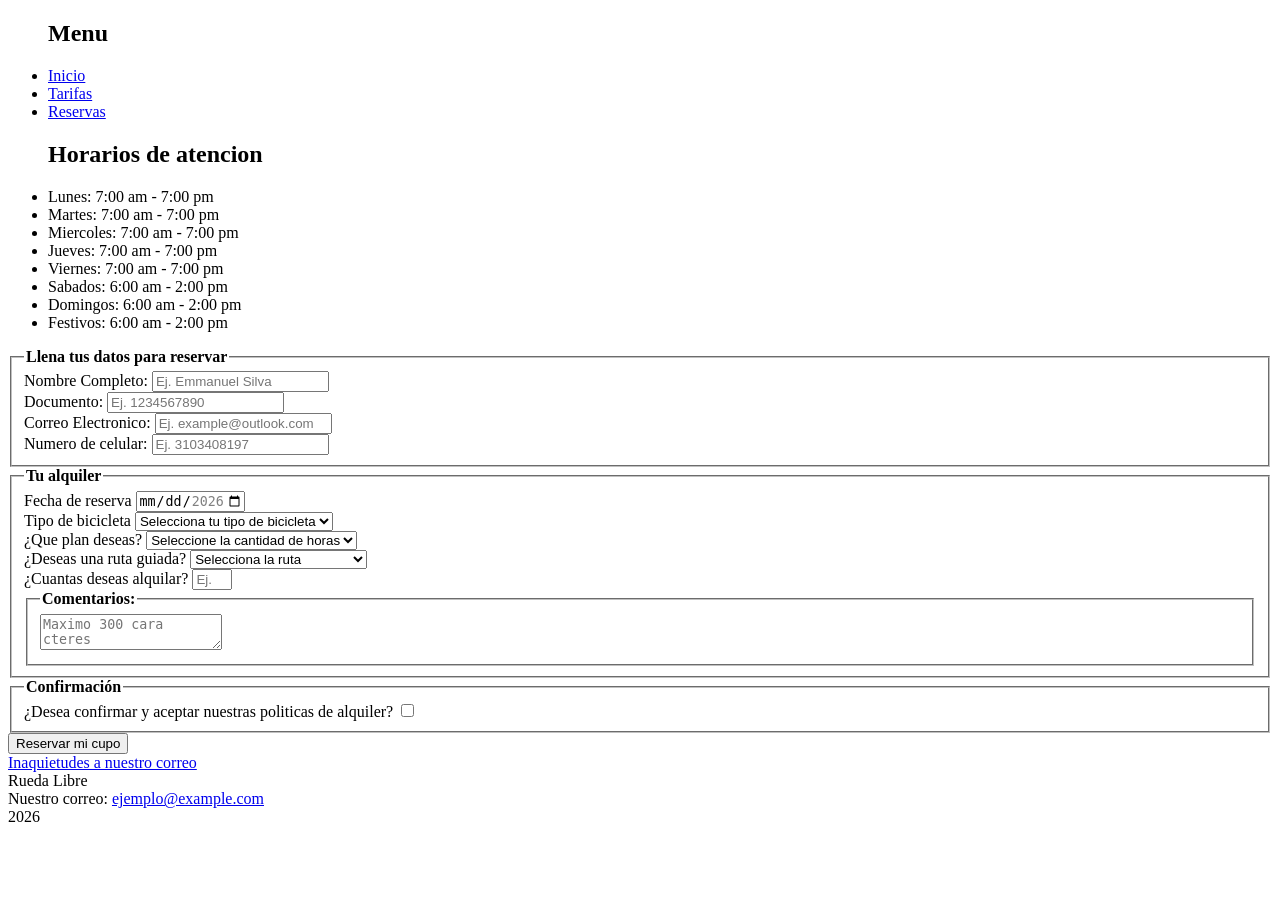
==== paginas/reservas.html @ c5afc14a "inireto 7" ====
<!DOCTYPE html>
<html lang="en">
<head>
    <meta charset="UTF-8">
    <meta name="viewport" content="width=device-width, initial-scale=1.0">
    <title>Reserva tu bicicleta</title>
</head>
<body>
    <ul>
        <h2>Menu</h2>
        <li><a href="../index.html">Inicio</a></li>
        <li><a href="tarifas.html">Tarifas</a></li>
        <li><a href="reservas.html">Reservas</a></li></ul>
<aside>
<section id="contenido-complementario">
    <ul>
        <h2>Horarios de atencion</h2>
        <li>Lunes: 7:00 am - 7:00 pm</li>
        <li>Martes: 7:00 am - 7:00 pm</li>
        <li>Miercoles: 7:00 am - 7:00 pm</li>
        <li>Jueves: 7:00 am - 7:00 pm</li>
        <li>Viernes: 7:00 am - 7:00 pm</li>
        <li>Sabados: 6:00 am - 2:00 pm</li>
        <li>Domingos: 6:00 am - 2:00 pm</li>
        <li>Festivos: 6:00 am - 2:00 pm</li>
    </ul>
</section>
</aside>
<section id="formulario-reserva">
    <form action="" method="post">
        <fieldset>
            <legend><strong>Llena tus datos para reservar</strong></legend>
            <div>
                <label for="nombre">Nombre Completo: </label>
                <input type="text" id="nombre" name="nombre" minlength="3" placeholder="Ej. Emmanuel Silva" required>
            </div>
            <div>
                <label for="documento">Documento: </label>
                <input type="text" id="documento" name="documento" pattern = "[0-9]+" minlength="6" maxlength="10" placeholder="Ej. 1234567890" required>
            </div>
            <div>
                <label for="email">Correo Electronico: </label>
                <input type="email" id="email" name="email" placeholder="Ej. example@outlook.com" required> 
            </div>
            <div>
                <label for="telefono">Numero de celular: </label>
                <input type="tel" id="telefono" name="telefono" pattern = "3[0-9]{9}" placeholder="Ej. 3103408197" required> 
            </div>
        </fieldset>
        <fieldset>
            <legend><strong>Tu alquiler</strong></legend>
            <div>
                <label for="fecha">Fecha de reserva</label>
                <input type="date" id="fecha" name="fecha" min="2026-11-01" max="2026-12-31">
                <div>
                    <label for="tipo-bicicleta">Tipo de bicicleta</label>
                    <select name="tipo-bicicleta" id="tipo-bicicleta" required>
                        <option value="" selected disabled>Selecciona tu tipo de bicicleta</option>
                        <option value="urbana">Urbana</option>
                        <option value="montaña">Montaña</option>
                        <option value="electrica">Electrica</option>
                    </select>
                </div>
            </div>
            <div>
                <label for="hora">¿Que plan deseas?</label>
                <select name="hora" id="hora" required>
                    <option value="" selected disabled>Seleccione la cantidad de horas</option>
                    <option value="una">1 hora</option>
                    <option value="medio-dia">Medio dia (4H)</option>
                    <option value="dia">Dia completo</option>
                </select>
            </div>
            <div>
                <label for="ruta">¿Deseas una ruta guiada?</label>
                <select name="ruta" id="ruta">
                    <option value="" selected disabled>Selecciona la ruta</option>
                    <option value="rios">Rios y parques (12 km)</option>
                    <option value="sabores">Sabores de barrio (18 km)</option>
                    <option value="palmas">Reto palmas (25 km)</option>
                    <option value="ninguna">Nninguna</option>
                </select>
            </div>
            <div>
                <label for="cantidad">¿Cuantas deseas alquilar?</label>
                <input type="number" id="cantidad" name="cantidad" min="1" max="6" placeholder="Ej. 3" required>
            </div>
            <fieldset>
                <legend><strong>Comentarios: </strong></legend>
                <label for="cometarios"></label>
                <textarea name="comentarios" id="comenatrios" maxlength="300" placeholder="Maximo 300 cara  cteres"></textarea>
            </fieldset>
        </fieldset>
        <fieldset>
            <legend><strong>Confirmación</strong></legend>
            <label for="confirmacion">¿Desea confirmar y aceptar nuestras politicas de alquiler?</label>
            <input type="checkbox" id="confirmacion" name="confirmacion" required>
        </fieldset>
            <button type="submit">Reservar mi cupo</button>
    </form>

</section>
    <a href="mailto:correo@example.com">Inaquietudes a nuestro correo</a>
    <footer>Rueda Libre</footer>
    <footer>Nuestro correo: <a href="mailto:ejemplo@example.com">ejemplo@example.com</a></footer>
    <footer>2026</footer>

</body>
</html>
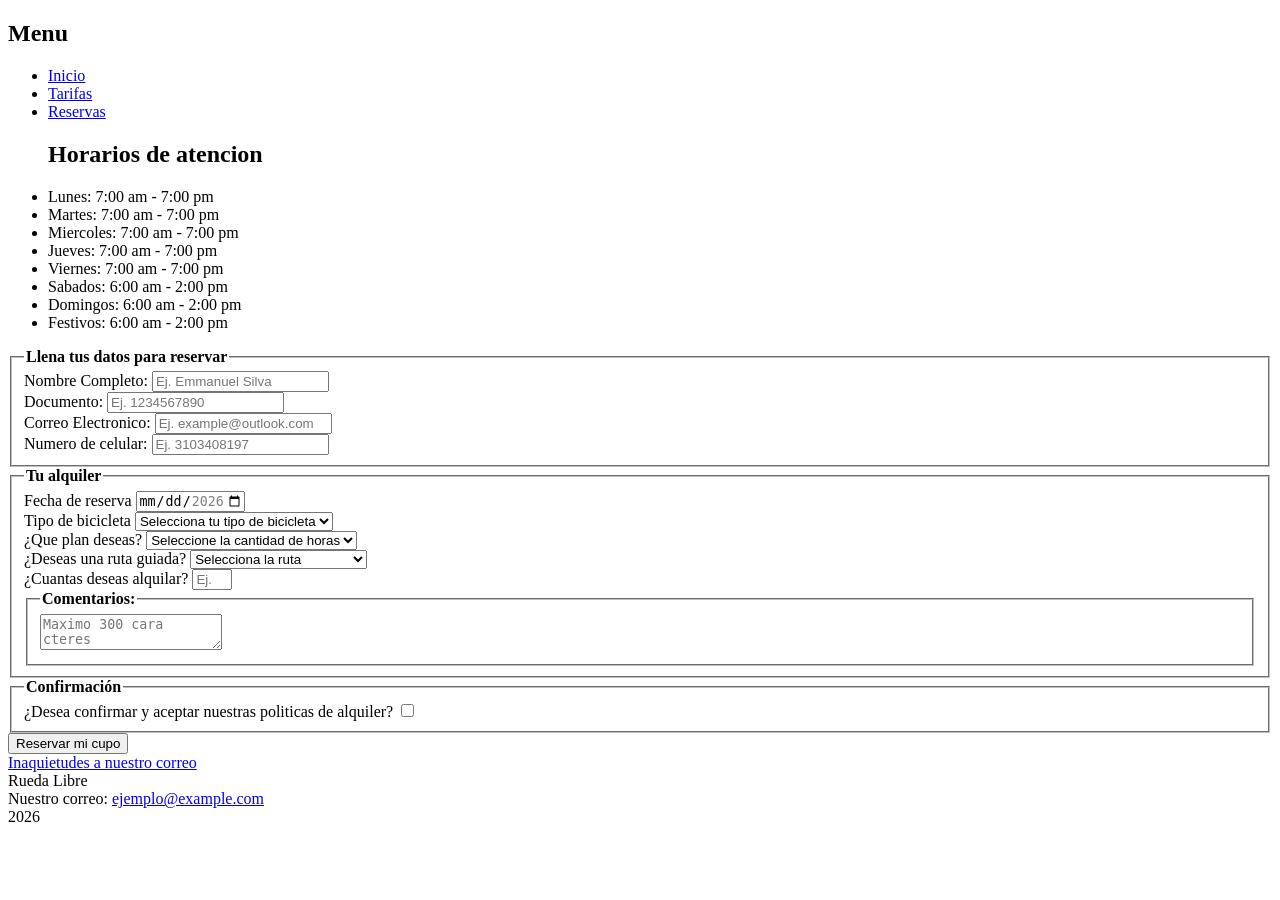
==== commit 85b160bb: "minireto 8" ====
--- a/paginas/reservas.html
+++ b/paginas/reservas.html
@@ -1,13 +1,13 @@
 <!DOCTYPE html>
-<html lang="en">
+<html lang="es">
 <head>
     <meta charset="UTF-8">
     <meta name="viewport" content="width=device-width, initial-scale=1.0">
     <title>Reserva tu bicicleta</title>
 </head>
 <body>
+    <h2>Menu</h2>
     <ul>
-        <h2>Menu</h2>
         <li><a href="../index.html">Inicio</a></li>
         <li><a href="tarifas.html">Tarifas</a></li>
         <li><a href="reservas.html">Reservas</a></li></ul>
@@ -87,7 +87,7 @@
             </div>
             <fieldset>
                 <legend><strong>Comentarios: </strong></legend>
-                <label for="cometarios"></label>
+                <label for="comentarios"></label>
                 <textarea name="comentarios" id="comenatrios" maxlength="300" placeholder="Maximo 300 cara  cteres"></textarea>
             </fieldset>
         </fieldset>
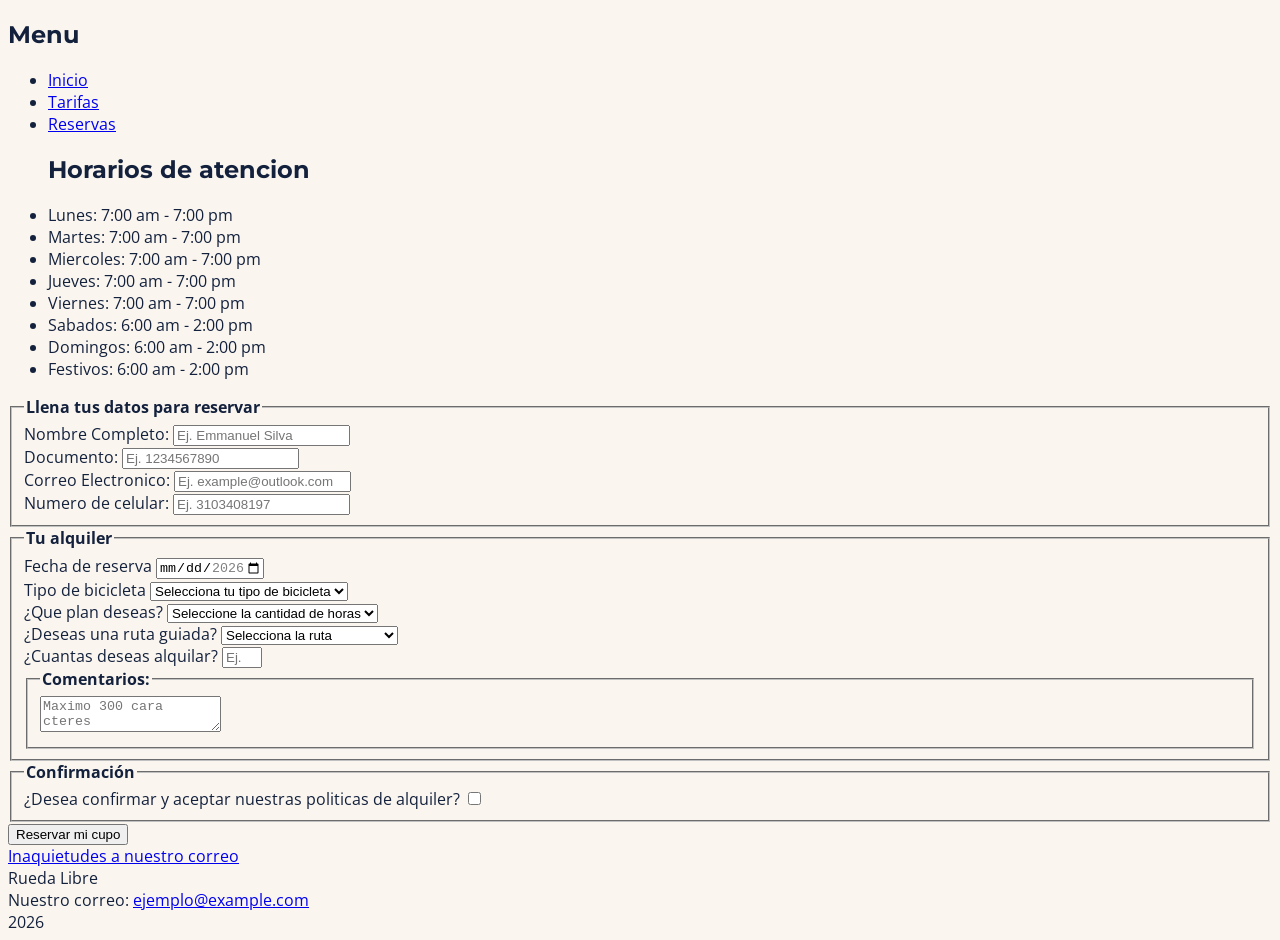
==== commit 3a87c82e: "minireto 9" ====
--- a/paginas/reservas.html
+++ b/paginas/reservas.html
@@ -4,6 +4,10 @@
     <meta charset="UTF-8">
     <meta name="viewport" content="width=device-width, initial-scale=1.0">
     <title>Reserva tu bicicleta</title>
+    <link rel="preconnect" href="https://fonts.googleapis.com">
+    <link rel="preconnect" href="https://fonts.gstatic.com" crossorigin>
+    <link href="https://fonts.googleapis.com/css2?family=Montserrat:wght@700&family=Open+Sans:wght@400;600&display=swap" rel="stylesheet">
+    <link rel="stylesheet" href="../css/style.css">
 </head>
 <body>
     <h2>Menu</h2>
--- a/css/style.css
+++ b/css/style.css
@@ -0,0 +1,25 @@
+:root {
+    --color-verde: #1e7a4f;
+    --color-naranja: #f39a2b;
+    --color-azul: #14213d;
+    --color-crema: #faf6ef;
+    --color-gris: #5b6470;
+
+    --fuente-titulos: 'Montserrat', system-ui, -apple-system, sans-serif;
+    --fuente-cuerpo: 'Open Sans', arial, helvetica, sans-serif;
+
+    --espaciado-pq: 0.5rem;
+    --espaciado-md: 1rem;
+    --espaciado-gr: 2rem;
+}
+
+body {
+    background-color: var(--color-crema);
+    font-family: var(--fuente-cuerpo);
+    color: var(--color-azul);
+}
+
+h1, h2, h3 {
+    font-family: var(--fuente-titulos);
+    color: var(--color-azul);
+}
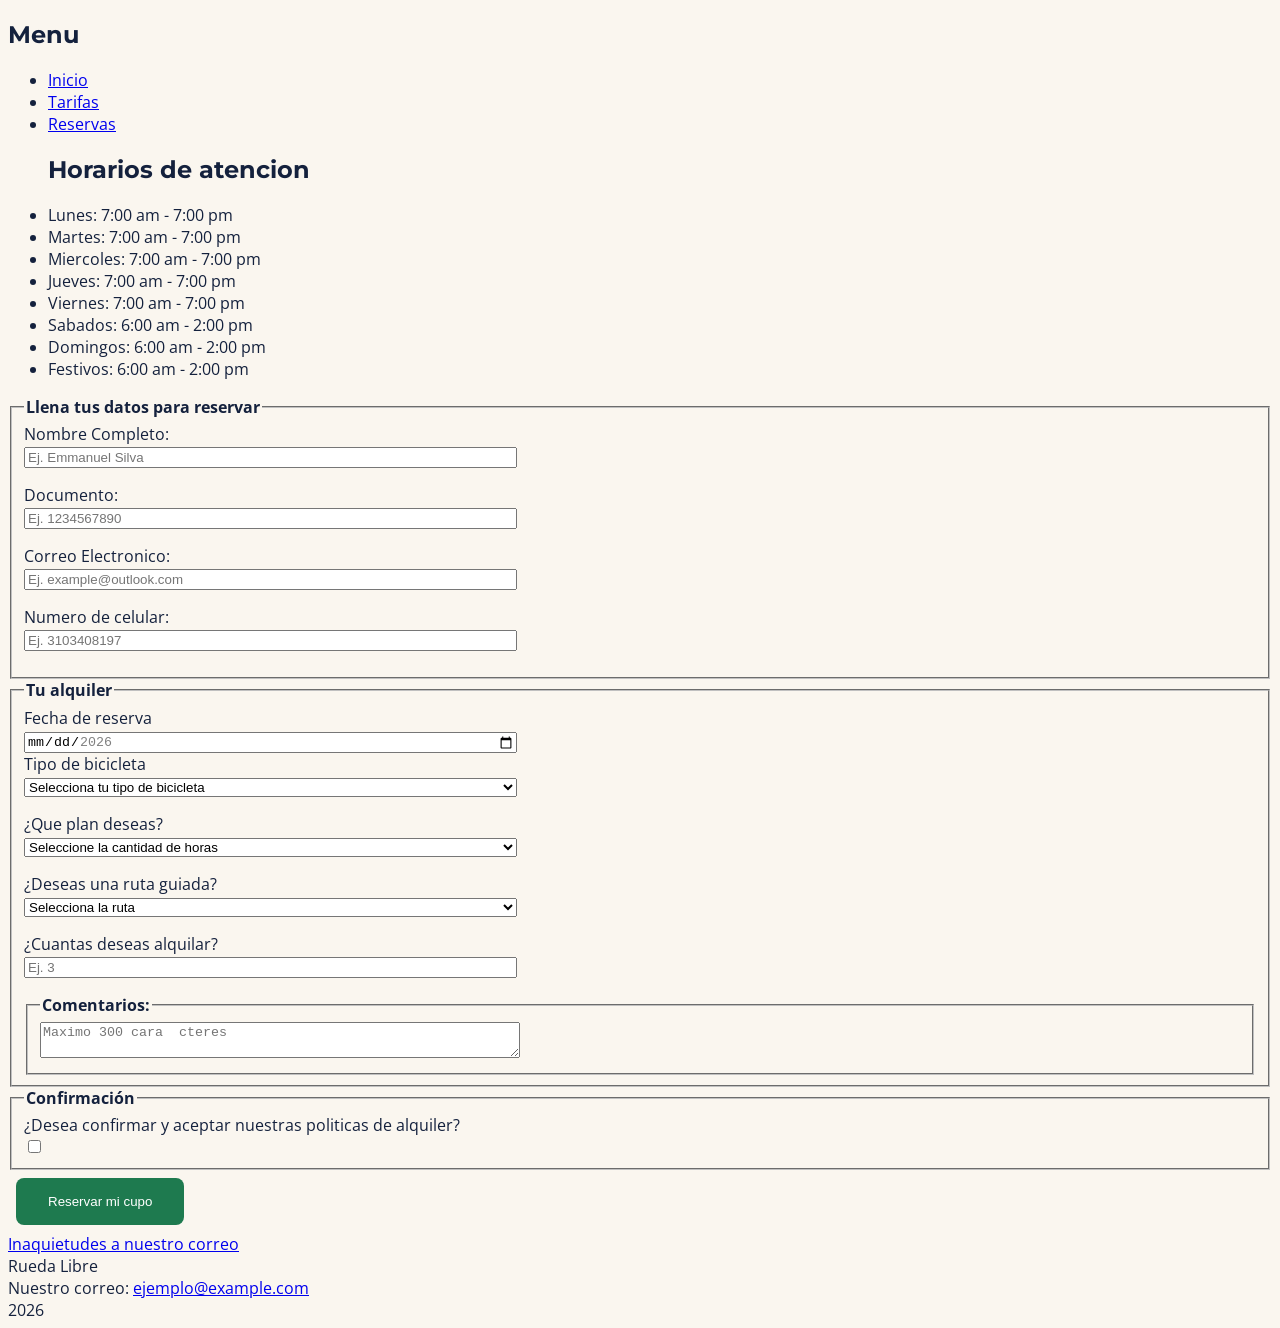
==== commit a0466268: "progreso" ====
--- a/paginas/reservas.html
+++ b/paginas/reservas.html
@@ -10,11 +10,14 @@
     <link rel="stylesheet" href="../css/style.css">
 </head>
 <body>
-    <h2>Menu</h2>
-    <ul>
-        <li><a href="../index.html">Inicio</a></li>
-        <li><a href="tarifas.html">Tarifas</a></li>
-        <li><a href="reservas.html">Reservas</a></li></ul>
+    <nav>
+        <h2>Menu</h2>
+        <ul>
+            <li><a href="../index.html">Inicio</a></li>
+            <li><a href="tarifas.html">Tarifas</a></li>
+            <li><a href="reservas.html" class="activo" aria-current="page">Reservas</a></li>
+        </ul>
+    </nav>
 <aside>
 <section id="contenido-complementario">
     <ul>
@@ -100,7 +103,7 @@
             <label for="confirmacion">¿Desea confirmar y aceptar nuestras politicas de alquiler?</label>
             <input type="checkbox" id="confirmacion" name="confirmacion" required>
         </fieldset>
-            <button type="submit">Reservar mi cupo</button>
+            <button type="submit" class="boton-accion">Reservar mi cupo</button>
     </form>
 
 </section>
--- a/css/style.css
+++ b/css/style.css
@@ -1,3 +1,8 @@
+* {
+    box-sizing: border-box;
+}
+
+
 :root {
     --color-verde: #1e7a4f;
     --color-naranja: #f39a2b;
@@ -22,4 +27,92 @@
 h1, h2, h3 {
     font-family: var(--fuente-titulos);
     color: var(--color-azul);
+}
+
+#menu a {
+    color: var(--color-gris);
+}
+
+#menu .activo {
+    color: var(--color-verde);
+}
+
+#menu a:hover, #menu a:focus {
+    color: var(--color-naranja);
+}
+.boton-accion {
+    background-color: var(--color-verde);
+    color: #FFFF;
+    padding: var(--espaciado-md);
+    text-decoration: none;
+    border: none;
+    border-radius: var(--espaciado-pq);
+    margin: var(--espaciado-pq);
+}
+ 
+.boton-accion:hover, .boton-accion:focus {
+    background-color: var(--color-naranja);
+    color: var(--color-azul);
+}
+
+main {
+    max-width: 60rem;
+    margin: 0 auto;
+}
+
+header {
+    min-height: 30vh;
+}
+
+article {
+    padding: var(--espaciado-md);
+    border: 1px solid var(--color-gris);
+    border-radius: var(--espaciado-pq);
+    margin-bottom: var(--espaciado-md);
+
+}
+
+.tarjeta {
+    width: 100%;
+    height: auto;
+    
+}
+
+th, td {
+    padding: var(--espaciado-pq);
+}
+
+table {
+    border-collapse: collapse;
+}
+
+th, td {
+    border: 1px solid var(--color-gris);
+}
+
+thead th {
+    background-color: var(--color-azul);
+    color: var(--color-crema);
+}
+
+#formulario-reserva label {
+    display: block;
+}
+
+#formulario-reserva input:not([type="checkbox"]),
+#formulario-reserva select,
+#formulario-reserva textarea {
+    width: 40%;
+}
+
+#formulario-reserva fieldset > div {
+    margin-bottom: var(--espaciado-md);
+}
+
+#formulario-reserva button {
+    padding: var(--espaciado-md) var(--espaciado-gr);
+}
+
+#menu li {
+    display: inline-block;
 }
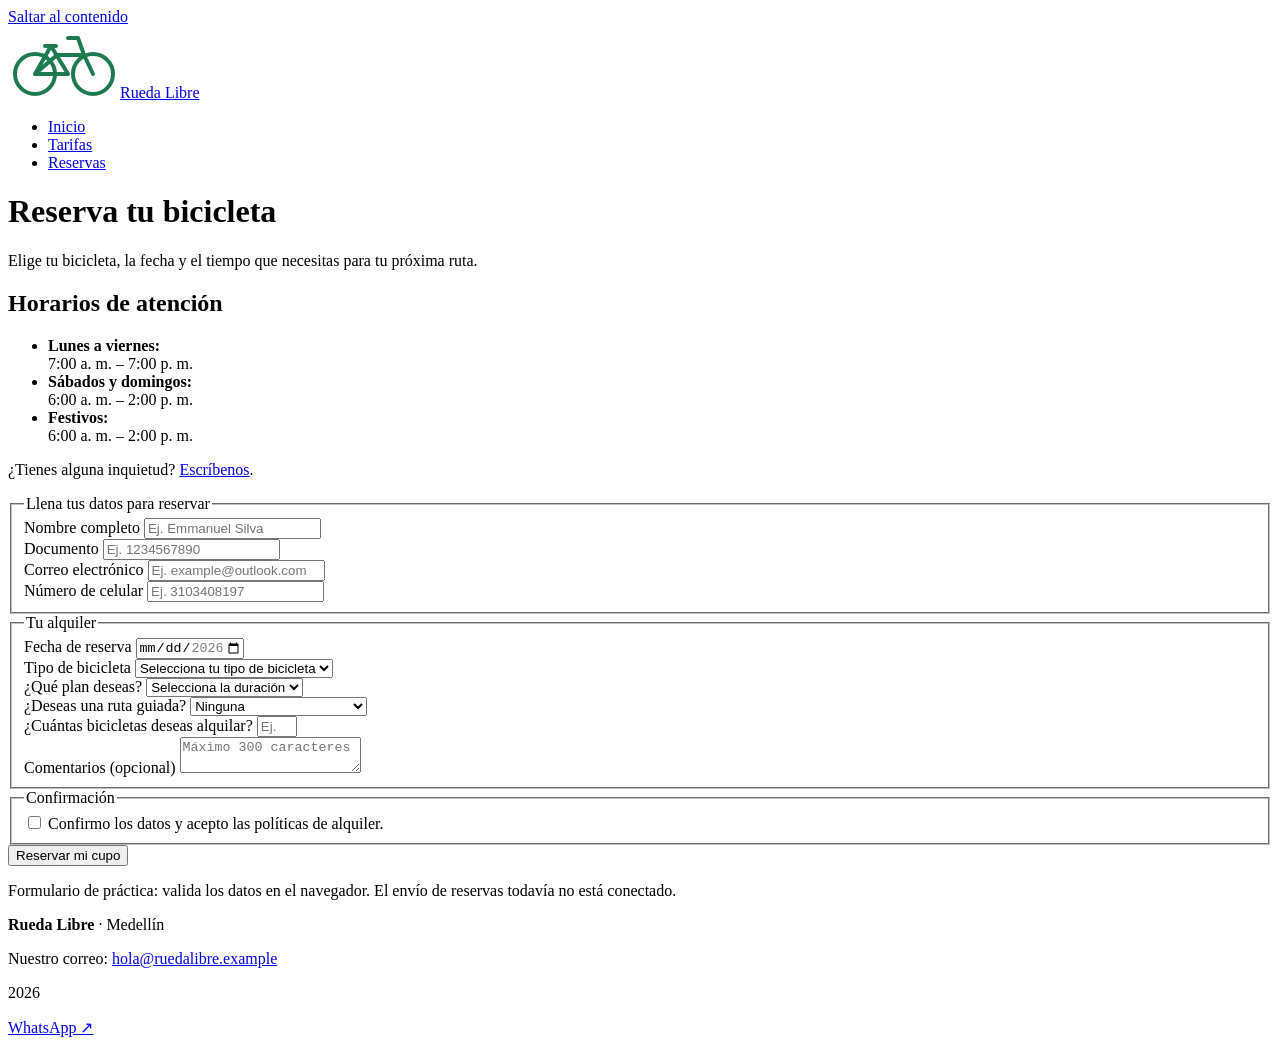
==== commit 6ad395a7: "progreso" ====
--- a/paginas/reservas.html
+++ b/paginas/reservas.html
@@ -3,114 +3,126 @@
 <head>
     <meta charset="UTF-8">
     <meta name="viewport" content="width=device-width, initial-scale=1.0">
-    <title>Reserva tu bicicleta</title>
+    <title>Reserva tu bicicleta | Rueda Libre</title>
     <link rel="preconnect" href="https://fonts.googleapis.com">
     <link rel="preconnect" href="https://fonts.gstatic.com" crossorigin>
-    <link href="https://fonts.googleapis.com/css2?family=Montserrat:wght@700&family=Open+Sans:wght@400;600&display=swap" rel="stylesheet">
-    <link rel="stylesheet" href="../css/style.css">
+    <link href="https://fonts.googleapis.com/css2?family=Montserrat:wght@700&amp;family=Open+Sans:wght@400;600&amp;display=swap" rel="stylesheet">
+    <link rel="stylesheet" href="../css/styles.css">
+    <link rel="icon" href="../img/logo.svg" type="image/svg+xml">
 </head>
 <body>
-    <nav>
-        <h2>Menu</h2>
-        <ul>
-            <li><a href="../index.html">Inicio</a></li>
-            <li><a href="tarifas.html">Tarifas</a></li>
-            <li><a href="reservas.html" class="activo" aria-current="page">Reservas</a></li>
-        </ul>
-    </nav>
-<aside>
-<section id="contenido-complementario">
-    <ul>
-        <h2>Horarios de atencion</h2>
-        <li>Lunes: 7:00 am - 7:00 pm</li>
-        <li>Martes: 7:00 am - 7:00 pm</li>
-        <li>Miercoles: 7:00 am - 7:00 pm</li>
-        <li>Jueves: 7:00 am - 7:00 pm</li>
-        <li>Viernes: 7:00 am - 7:00 pm</li>
-        <li>Sabados: 6:00 am - 2:00 pm</li>
-        <li>Domingos: 6:00 am - 2:00 pm</li>
-        <li>Festivos: 6:00 am - 2:00 pm</li>
-    </ul>
-</section>
-</aside>
-<section id="formulario-reserva">
-    <form action="" method="post">
-        <fieldset>
-            <legend><strong>Llena tus datos para reservar</strong></legend>
-            <div>
-                <label for="nombre">Nombre Completo: </label>
-                <input type="text" id="nombre" name="nombre" minlength="3" placeholder="Ej. Emmanuel Silva" required>
+    <a class="saltar-contenido" href="#contenido">Saltar al contenido</a>
+    <header class="encabezado">
+        <div class="barra">
+            <div class="marca">
+                <a href="../index.html"><img class="logo" src="../img/logo.svg" alt="">Rueda Libre</a>
             </div>
-            <div>
-                <label for="documento">Documento: </label>
-                <input type="text" id="documento" name="documento" pattern = "[0-9]+" minlength="6" maxlength="10" placeholder="Ej. 1234567890" required>
-            </div>
-            <div>
-                <label for="email">Correo Electronico: </label>
-                <input type="email" id="email" name="email" placeholder="Ej. example@outlook.com" required> 
-            </div>
-            <div>
-                <label for="telefono">Numero de celular: </label>
-                <input type="tel" id="telefono" name="telefono" pattern = "3[0-9]{9}" placeholder="Ej. 3103408197" required> 
-            </div>
-        </fieldset>
-        <fieldset>
-            <legend><strong>Tu alquiler</strong></legend>
-            <div>
-                <label for="fecha">Fecha de reserva</label>
-                <input type="date" id="fecha" name="fecha" min="2026-11-01" max="2026-12-31">
-                <div>
-                    <label for="tipo-bicicleta">Tipo de bicicleta</label>
-                    <select name="tipo-bicicleta" id="tipo-bicicleta" required>
-                        <option value="" selected disabled>Selecciona tu tipo de bicicleta</option>
-                        <option value="urbana">Urbana</option>
-                        <option value="montaña">Montaña</option>
-                        <option value="electrica">Electrica</option>
-                    </select>
-                </div>
-            </div>
-            <div>
-                <label for="hora">¿Que plan deseas?</label>
-                <select name="hora" id="hora" required>
-                    <option value="" selected disabled>Seleccione la cantidad de horas</option>
-                    <option value="una">1 hora</option>
-                    <option value="medio-dia">Medio dia (4H)</option>
-                    <option value="dia">Dia completo</option>
-                </select>
-            </div>
-            <div>
-                <label for="ruta">¿Deseas una ruta guiada?</label>
-                <select name="ruta" id="ruta">
-                    <option value="" selected disabled>Selecciona la ruta</option>
-                    <option value="rios">Rios y parques (12 km)</option>
-                    <option value="sabores">Sabores de barrio (18 km)</option>
-                    <option value="palmas">Reto palmas (25 km)</option>
-                    <option value="ninguna">Nninguna</option>
-                </select>
-            </div>
-            <div>
-                <label for="cantidad">¿Cuantas deseas alquilar?</label>
-                <input type="number" id="cantidad" name="cantidad" min="1" max="6" placeholder="Ej. 3" required>
-            </div>
-            <fieldset>
-                <legend><strong>Comentarios: </strong></legend>
-                <label for="comentarios"></label>
-                <textarea name="comentarios" id="comenatrios" maxlength="300" placeholder="Maximo 300 cara  cteres"></textarea>
-            </fieldset>
-        </fieldset>
-        <fieldset>
-            <legend><strong>Confirmación</strong></legend>
-            <label for="confirmacion">¿Desea confirmar y aceptar nuestras politicas de alquiler?</label>
-            <input type="checkbox" id="confirmacion" name="confirmacion" required>
-        </fieldset>
-            <button type="submit" class="boton-accion">Reservar mi cupo</button>
-    </form>
+            <nav aria-label="Navegación principal">
+                <ul id="menu">
+                    <li><a href="../index.html">Inicio</a></li>
+                    <li><a href="tarifas.html">Tarifas</a></li>
+                    <li><a href="reservas.html" class="activo" aria-current="page">Reservas</a></li>
+                </ul>
+            </nav>
+        </div>
+    </header>
 
-</section>
-    <a href="mailto:correo@example.com">Inaquietudes a nuestro correo</a>
-    <footer>Rueda Libre</footer>
-    <footer>Nuestro correo: <a href="mailto:ejemplo@example.com">ejemplo@example.com</a></footer>
-    <footer>2026</footer>
+    <main id="contenido">
+        <h1>Reserva tu bicicleta</h1>
+        <p>Elige tu bicicleta, la fecha y el tiempo que necesitas para tu próxima ruta.</p>
+        <aside class="horarios" id="contenido-complementario">
+            <h2>Horarios de atención</h2>
+            <ul>
+                <li><strong>Lunes a viernes:</strong><br>7:00 a. m. – 7:00 p. m.</li>
+                <li><strong>Sábados y domingos:</strong><br>6:00 a. m. – 2:00 p. m.</li>
+                <li><strong>Festivos:</strong><br>6:00 a. m. – 2:00 p. m.</li>
+            </ul>
+            <p class="nota-formulario">¿Tienes alguna inquietud? <a href="mailto:hola@ruedalibre.example">Escríbenos</a>.</p>
+        </aside>
+        <section class="formulario-reserva" id="formulario-reserva" aria-label="Formulario de reserva">
+            <!-- Conecta action a un servicio de reservas antes de usarlo con clientes. -->
+            <form method="post" aria-describedby="aviso-formulario">
+                <fieldset>
+                    <legend>Llena tus datos para reservar</legend>
+                    <div class="campo">
+                        <label for="nombre">Nombre completo</label>
+                        <input type="text" id="nombre" name="nombre" minlength="3" placeholder="Ej. Emmanuel Silva" autocomplete="name" required>
+                    </div>
+                    <div class="campo">
+                        <label for="documento">Documento</label>
+                        <input type="text" id="documento" name="documento" pattern="[0-9]{6,10}" minlength="6" maxlength="10" inputmode="numeric" placeholder="Ej. 1234567890" required>
+                    </div>
+                    <div class="campo">
+                        <label for="email">Correo electrónico</label>
+                        <input type="email" id="email" name="email" placeholder="Ej. example@outlook.com" autocomplete="email" required>
+                    </div>
+                    <div class="campo">
+                        <label for="telefono">Número de celular</label>
+                        <input type="tel" id="telefono" name="telefono" pattern="3[0-9]{9}" placeholder="Ej. 3103408197" autocomplete="tel" required>
+                    </div>
+                </fieldset>
 
+                <fieldset>
+                    <legend>Tu alquiler</legend>
+                    <div class="campo">
+                        <label for="fecha">Fecha de reserva</label>
+                        <input type="date" id="fecha" name="fecha" min="2026-11-01" max="2026-12-31" required>
+                    </div>
+                    <div class="campo">
+                        <label for="tipo-bicicleta">Tipo de bicicleta</label>
+                        <select name="tipo-bicicleta" id="tipo-bicicleta" required>
+                            <option value="" selected disabled>Selecciona tu tipo de bicicleta</option>
+                            <option value="urbana">Urbana</option>
+                            <option value="montana">Montaña</option>
+                            <option value="electrica">Eléctrica</option>
+                        </select>
+                    </div>
+                    <div class="campo">
+                        <label for="hora">¿Qué plan deseas?</label>
+                        <select name="hora" id="hora" required>
+                            <option value="" selected disabled>Selecciona la duración</option>
+                            <option value="una">1 hora</option>
+                            <option value="medio-dia">Medio día (4 h)</option>
+                            <option value="dia">Día completo</option>
+                        </select>
+                    </div>
+                    <div class="campo">
+                        <label for="ruta">¿Deseas una ruta guiada?</label>
+                        <select name="ruta" id="ruta">
+                            <option value="ninguna" selected>Ninguna</option>
+                            <option value="rios">Ríos y parques (12 km)</option>
+                            <option value="sabores">Sabores de barrio (18 km)</option>
+                            <option value="palmas">Reto Palmas (25 km)</option>
+                        </select>
+                    </div>
+                    <div class="campo">
+                        <label for="cantidad">¿Cuántas bicicletas deseas alquilar?</label>
+                        <input type="number" id="cantidad" name="cantidad" min="1" max="6" step="1" placeholder="Ej. 3" required>
+                    </div>
+                    <div class="campo">
+                        <label for="comentarios">Comentarios (opcional)</label>
+                        <textarea name="comentarios" id="comentarios" maxlength="300" placeholder="Máximo 300 caracteres"></textarea>
+                    </div>
+                </fieldset>
+
+                <fieldset class="confirmacion">
+                    <legend>Confirmación</legend>
+                    <input type="checkbox" id="confirmacion" name="confirmacion" required>
+                    <label for="confirmacion">Confirmo los datos y acepto las políticas de alquiler.</label>
+                </fieldset>
+                <button type="submit" class="boton-accion">Reservar mi cupo</button>
+                <p class="nota-formulario" id="aviso-formulario">Formulario de práctica: valida los datos en el navegador. El envío de reservas todavía no está conectado.</p>
+            </form>
+        </section>
+    </main>
+
+    <footer class="pie" id="footer">
+        <div class="pie-contenido">
+            <p><strong>Rueda Libre</strong> · Medellín</p>
+            <p>Nuestro correo: <a href="mailto:hola@ruedalibre.example">hola@ruedalibre.example</a></p>
+            <p>2026</p>
+        </div>
+    </footer>
+    <a class="whatsapp" href="https://wa.me/573000000000" target="_blank" rel="noopener noreferrer" aria-label="WhatsApp: abrir en una nueva pestaña">WhatsApp ↗</a>
 </body>
-</html>+</html>
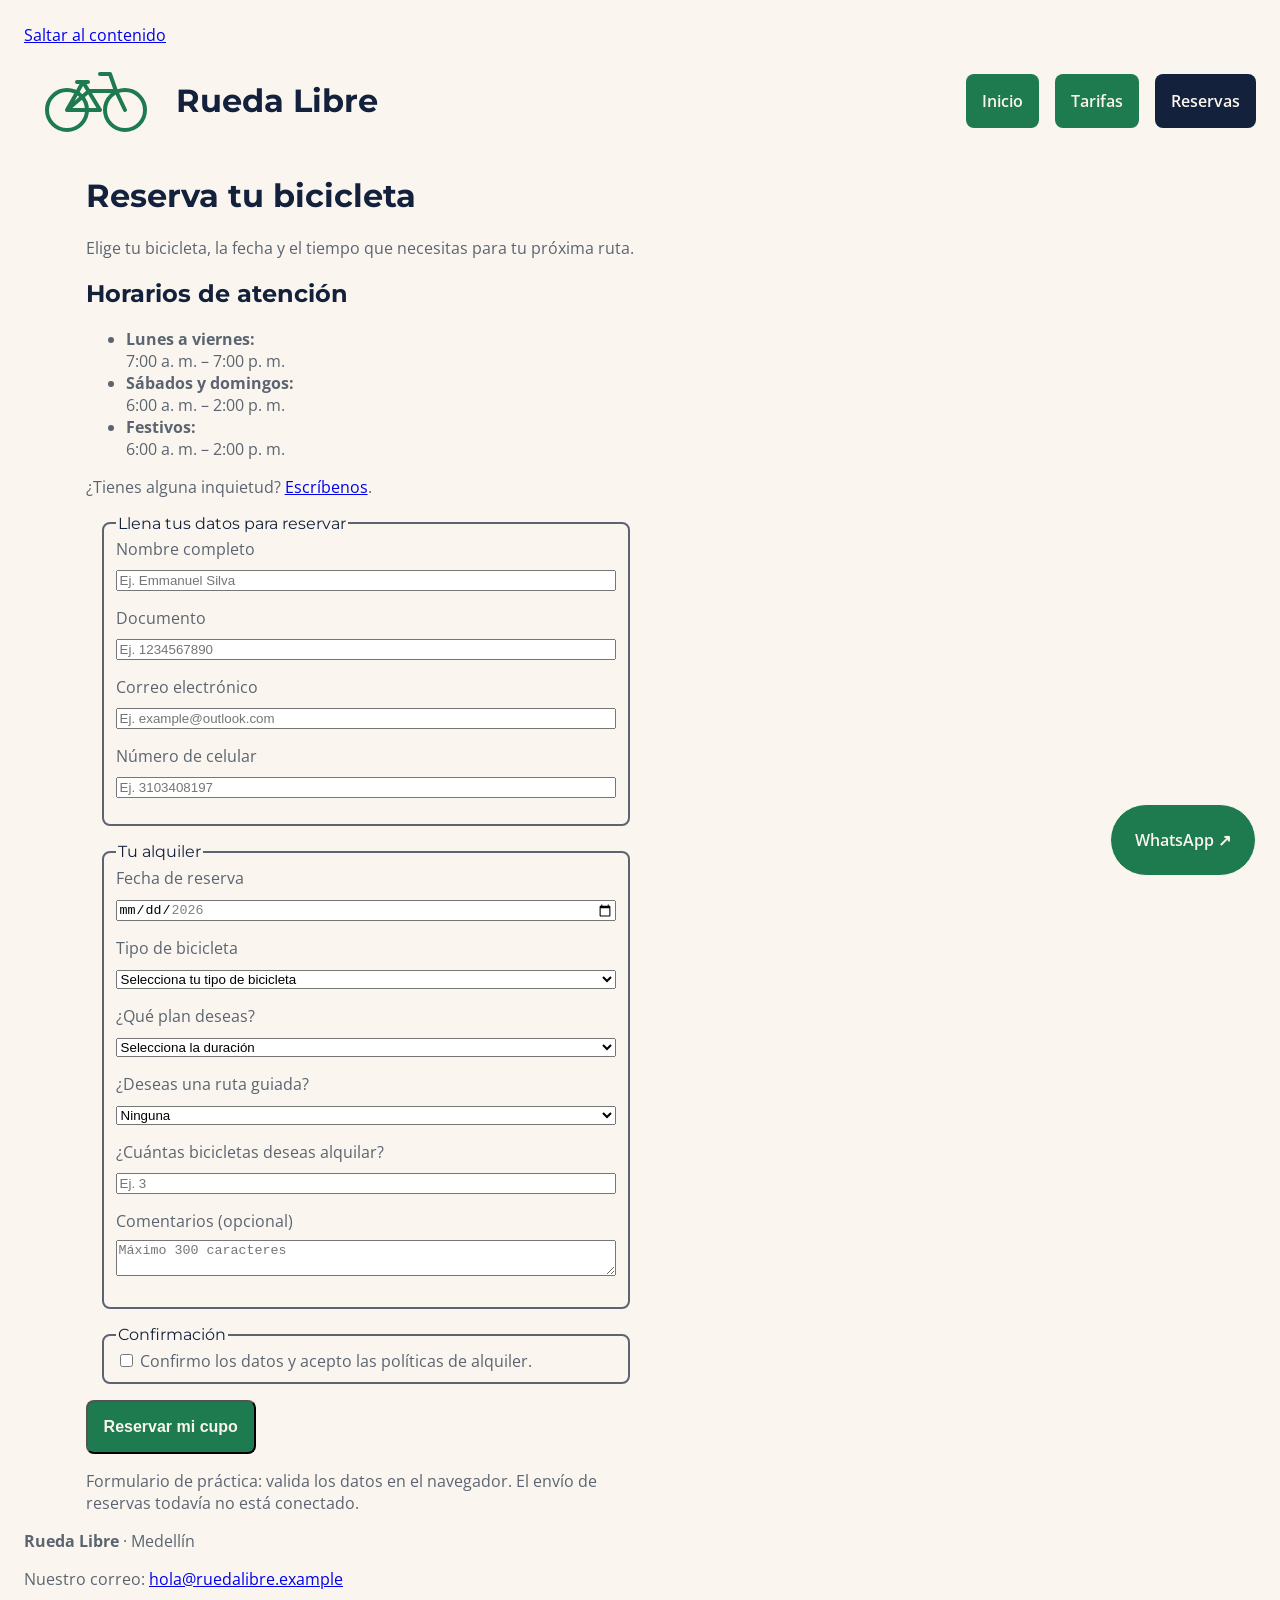
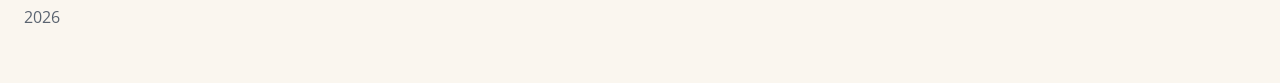
==== commit 7870bbc6: "Minireto 12 terminado" ====
--- a/paginas/reservas.html
+++ b/paginas/reservas.html
@@ -8,14 +8,15 @@
     <link rel="preconnect" href="https://fonts.gstatic.com" crossorigin>
     <link href="https://fonts.googleapis.com/css2?family=Montserrat:wght@700&amp;family=Open+Sans:wght@400;600&amp;display=swap" rel="stylesheet">
     <link rel="stylesheet" href="../css/styles.css">
-    <link rel="icon" href="../img/logo.svg" type="image/svg+xml">
+
 </head>
 <body>
     <a class="saltar-contenido" href="#contenido">Saltar al contenido</a>
     <header class="encabezado">
         <div class="barra">
             <div class="marca">
-                <a href="../index.html"><img class="logo" src="../img/logo.svg" alt="">Rueda Libre</a>
+                <a href="../index.html"><img class="logo" src="../img/logo.svg" alt=""></a>
+                <h1>Rueda Libre</h1>
             </div>
             <nav aria-label="Navegación principal">
                 <ul id="menu">
--- a/css/styles.css
+++ b/css/styles.css
@@ -0,0 +1,318 @@
+/* ==================================================
+   1. VARIABLES
+   Fuentes, colores y medidas reutilizables.
+   ================================================== */
+
+:root {
+    --fuente-titulos: "Montserrat", Arial, sans-serif;
+    --fuente-texto: "Open Sans", Arial, sans-serif;
+
+    --crema: #FAF6EF;
+    --azul-noche: #14213D;
+    --verde-ruta: #1E7A4F;
+    --gris-asfalto: #5B6470;
+    --naranja-pedal: #F2994A;
+    --blanco: #FFFFFF;
+
+    --espacio-xs: 0.5rem;
+    --espacio-s: 1rem;
+    --espacio-m: 1.5rem;
+    --espacio-l: 2rem;
+    --espacio-xl: 3rem;
+}
+
+/* ==================================================
+   2. BASE
+   Modelo de caja, apariencia general y contenido principal.
+   ================================================== */
+
+/* Incluye el padding y los bordes en las medidas definidas. */
+* {
+    box-sizing: border-box;
+}
+
+/* Aspecto general del sitio y espacio interior al final de la página. */
+body {
+    background-color: var(--crema);
+    color: var(--gris-asfalto);
+    font-family: var(--fuente-texto);
+    padding-bottom: var(--espacio-s);
+    margin: var(--espacio-m);
+}
+
+/* Limita el ancho del contenido y centra el bloque principal. */
+main {
+    margin: 0 auto;
+    max-width: 70rem;
+    width: 90%;
+}
+
+/* La portada tiene, como mínimo, la altura de la ventana. */
+.portada {
+    min-height: 100vh;
+}
+
+/* Fuente y color comunes de los títulos. */
+h1,
+h2,
+h3,
+legend,
+caption {
+    color: var(--azul-noche);
+    font-family: var(--fuente-titulos);
+}
+
+/* Límite de ancho y margen general para las imágenes. */
+img {
+    max-width: 100%;
+    margin: var(--espacio-s);
+}
+
+/* ==================================================
+   3. NAVEGACIÓN Y BOTONES
+   Distribución del menú, botones y estados de sus enlaces.
+   ================================================== */
+
+/* Permite colocar las opciones del menú una junto a otra. */
+#menu {
+    display: flex;
+    gap: var(--espacio-s);
+    list-style: none;
+    flex-wrap: wrap;
+}
+
+/* Apariencia compartida por el menú y los botones de acción. */
+#menu a,
+.boton-accion {
+    padding: var(--espacio-s);
+    font-weight: 600;
+    text-decoration: none;
+    font-size: var(--espacio-s);
+    background-color: var(--verde-ruta);
+    display: inline-block;
+    color: var(--crema);
+    border-radius: var(--espacio-xs);
+}
+
+/* Apariencia del botón secundario. */
+.boton-secundario {
+    background-color: var(--naranja-pedal);
+    color: var(--azul-noche);
+    padding: var(--espacio-s);
+    border-radius: var(--espacio-xs);
+    text-decoration: none;
+    font-weight: 600;
+    font-size: var(--espacio-s);
+}
+
+/*Fondo de color diferente al pasar el cursor*/
+.boton-secundario:hover,
+.boton-secundario:focus {
+    background-color: var(--azul-noche);
+    color: var(--crema);
+}
+
+/*Responsive de los botones en general*/
+.acciones {
+    display: flex;
+    gap: var(--espacio-s);
+    flex-wrap: wrap;
+}
+
+/* Distingue el enlace de la página actual. */
+#menu a.activo {
+    background-color: var(--azul-noche);
+}
+
+/* Fondo del menú al pasar el cursor o recibir el foco. */
+#menu a:hover,
+#menu a:focus {
+    background-color: var(--azul-noche);
+}
+
+/* Fondo del botón de acción al pasar el cursor o recibir el foco. */
+.boton-accion:hover,
+.boton-accion:focus {
+    background-color: var(--azul-noche);
+}
+
+/* ==================================================
+4. COMPONENTES
+Tarjetas, tablas, etiqueta Nuevo y acceso a WhatsApp.
+   ================================================== */
+
+/* Distribuye las tarjetas y las separa mediante gap. */
+.lista-servicios {
+    padding: var(--espacio-m);
+    display: flex;
+    border-radius: var(--espacio-s);
+    gap: var(--espacio-s);
+}
+
+/* Organiza el contenido en columna.
+   position: relative sirve de referencia para la etiqueta absoluta. */
+.tarjeta {
+    position: relative;
+    display: flex;
+    flex-direction: column;
+    border: 2px solid var(--gris-asfalto);
+    gap: var(--espacio-xs);
+    border-radius: var(--espacio-xs);
+    padding: var(--espacio-xs);
+}
+
+/* Margen de los textos dentro de las tarjetas. */
+.tarjeta p,
+.tarjeta h3 {
+    margin: var(--espacio-xs);
+}
+
+/* Las imágenes ocupan el ancho interior y conservan sus proporciones.
+   El margen cero prevalece sobre el margen de la regla general img. */
+.tarjeta img {
+    width: 100%;
+    height: auto;
+    margin: 0;
+}
+
+/* Une los bordes contiguos de las celdas. */
+table {
+    border-collapse: collapse;
+}
+
+/* Borde y relleno de las celdas. */
+th,
+td {
+    border: 1px solid var(--gris-asfalto);
+    padding: var(--espacio-m);
+}
+
+/* Colores generales de los encabezados de las tablas. */
+th {
+    background-color: var(--verde-ruta);
+    color: var(--crema);
+}
+
+/* Fondo de las celdas de datos. */
+td {
+    background-color: var(--blanco);
+}
+
+/* Colores de las celdas que tienen la clase u. */
+.u {
+    background-color: var(--crema);
+    color: var(--gris-asfalto);
+}
+
+/* Estilos del título de cada tabla. */
+caption {
+    font-size: var(--espacio-m);
+    margin: var(--espacio-xl);
+}
+
+/* Posiciona la etiqueta respecto a su tarjeta.
+   absolute no reserva espacio dentro del flujo normal. */
+.etiqueta-nuevo {
+    position: absolute;
+    top: var(--espacio-s);
+    right: var(--espacio-s);
+    padding: 0.2rem var(--espacio-xs);
+    border-radius: 0.4rem;
+    background-color: var(--naranja-pedal);
+    color: var(--azul-noche);
+    font-size: 0.85rem;
+    font-weight: 600;
+}
+
+/* Mantiene el enlace en la esquina inferior derecha de la ventana. */
+.whatsapp {
+    display: inline-block;
+    padding: var(--espacio-m);
+    background-color: var(--verde-ruta);
+    color: var(--crema);
+    border-radius: var(--espacio-xl);
+    text-decoration: none;
+    position: fixed;
+    bottom: var(--espacio-m);
+    right: var(--espacio-m);
+    font-weight: 600;
+    font-family: var(--fuente-texto);
+    border: 1px solid var(--crema);
+}
+
+/* Cambia el fondo de WhatsApp al pasar el cursor o recibir el foco. */
+.whatsapp:hover,
+.whatsapp:focus {
+    background-color: #14213D;
+}
+
+/* ==================================================
+5. FORMULARIO
+Grupos, etiquetas, dimensiones y estados de los campos.
+================================================== */
+
+/* Borde y separación exterior de cada grupo. */
+fieldset {
+    border: 2px solid var(--gris-asfalto);
+    border-radius: var(--espacio-xs);
+    margin: var(--espacio-s);
+}
+
+/* Limita el ancho del contenedor del formulario. */
+.formulario-reserva {
+    max-width: 35rem;
+}
+
+/* Los controles ocupan el ancho disponible dentro de cada campo. */
+.campo input,
+.campo select,
+.campo textarea {
+    width: 100%;
+}
+
+/* Coloca cada etiqueta en su propia línea y la separa del control. */
+.campo label {
+    display: block;
+    margin-bottom: var(--espacio-xs);
+}
+
+/* Separa cada grupo de etiqueta y control del siguiente. */
+.campo {
+    margin-bottom: var(--espacio-s);
+}
+
+/* Contorno visible al pasar el cursor por los controles. */
+input:hover,
+select:hover,
+textarea:hover {
+    outline: 2px solid var(--naranja-pedal);
+    outline-offset: 2px;
+}
+
+/* Contorno visible cuando un control recibe el foco. */
+input:focus,
+select:focus,
+textarea:focus {
+    outline: 2px solid var(--azul-noche);
+    outline-offset: 2px;
+}
+
+/* Barra superior navegable*/
+.barra {
+    display: flex;
+    justify-content: space-between;
+    align-items: center;
+}
+
+/*Espacio entre logo y nombre*/
+.marca {
+    display: flex;
+    align-items: center;
+    gap: var(--espacio-xs);
+}
+
+/*Pie contenido*/
+.pie-contenido {
+    gap:var(--espacio-s);
+    align-items: flex-start;
+}
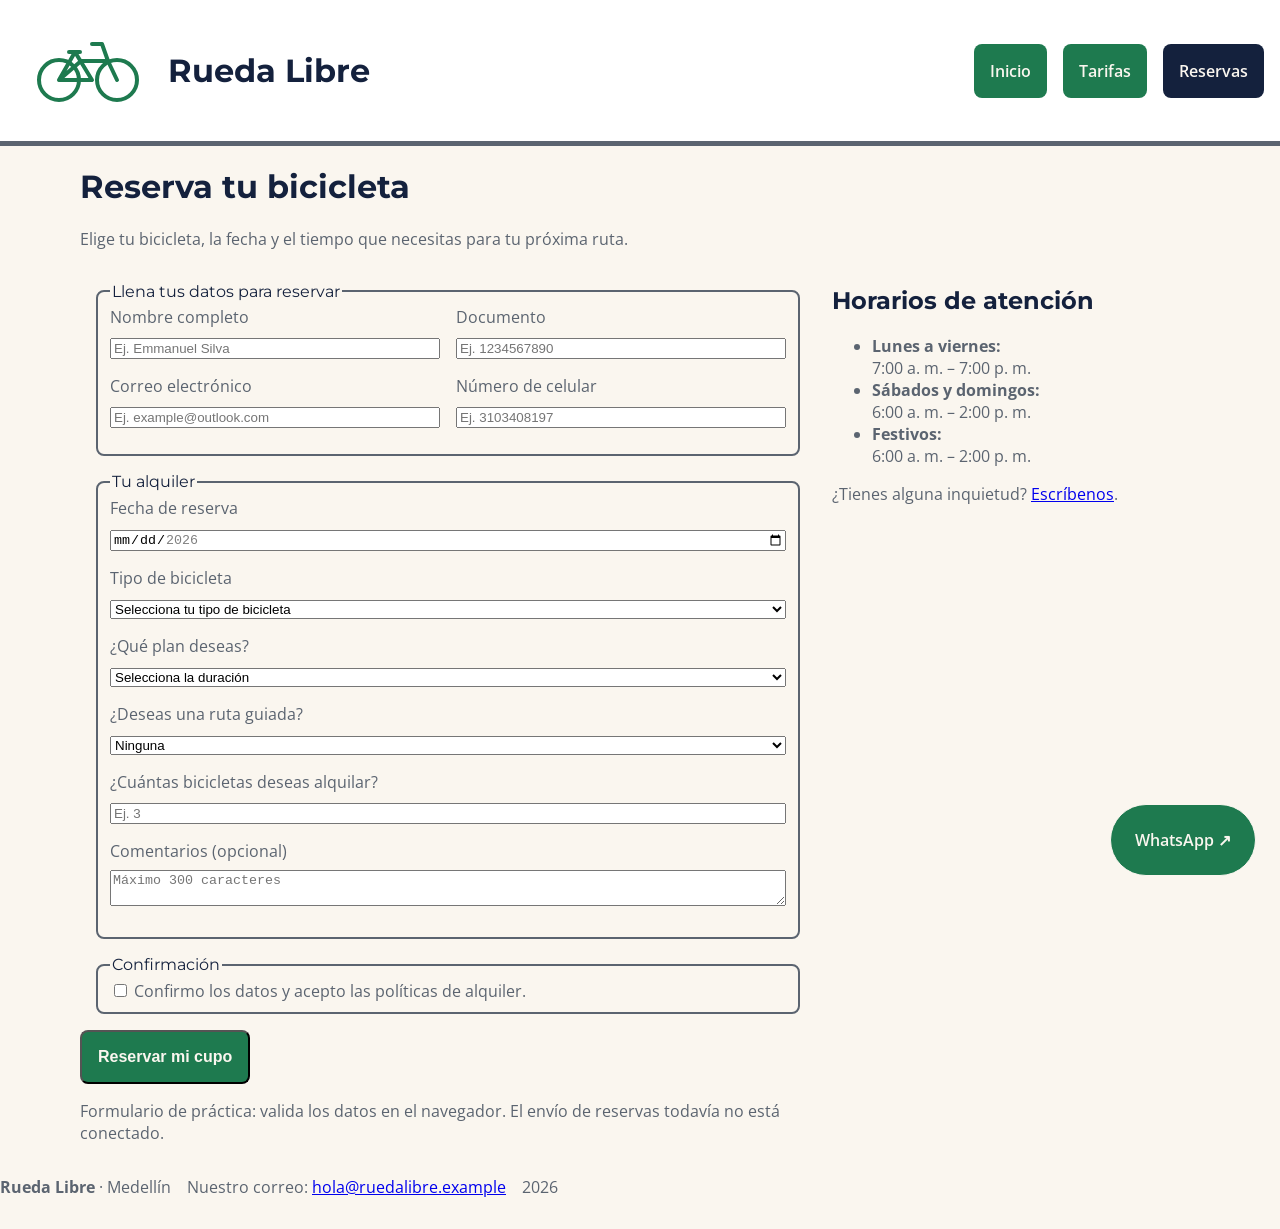
==== commit 8730cb57: "minireto 3 semana 2" ====
--- a/paginas/reservas.html
+++ b/paginas/reservas.html
@@ -11,7 +11,6 @@
 
 </head>
 <body>
-    <a class="saltar-contenido" href="#contenido">Saltar al contenido</a>
     <header class="encabezado">
         <div class="barra">
             <div class="marca">
@@ -31,90 +30,95 @@
     <main id="contenido">
         <h1>Reserva tu bicicleta</h1>
         <p>Elige tu bicicleta, la fecha y el tiempo que necesitas para tu próxima ruta.</p>
-        <aside class="horarios" id="contenido-complementario">
-            <h2>Horarios de atención</h2>
-            <ul>
-                <li><strong>Lunes a viernes:</strong><br>7:00 a. m. – 7:00 p. m.</li>
-                <li><strong>Sábados y domingos:</strong><br>6:00 a. m. – 2:00 p. m.</li>
-                <li><strong>Festivos:</strong><br>6:00 a. m. – 2:00 p. m.</li>
-            </ul>
-            <p class="nota-formulario">¿Tienes alguna inquietud? <a href="mailto:hola@ruedalibre.example">Escríbenos</a>.</p>
-        </aside>
-        <section class="formulario-reserva" id="formulario-reserva" aria-label="Formulario de reserva">
-            <!-- Conecta action a un servicio de reservas antes de usarlo con clientes. -->
-            <form method="post" aria-describedby="aviso-formulario">
-                <fieldset>
-                    <legend>Llena tus datos para reservar</legend>
-                    <div class="campo">
-                        <label for="nombre">Nombre completo</label>
-                        <input type="text" id="nombre" name="nombre" minlength="3" placeholder="Ej. Emmanuel Silva" autocomplete="name" required>
-                    </div>
-                    <div class="campo">
-                        <label for="documento">Documento</label>
-                        <input type="text" id="documento" name="documento" pattern="[0-9]{6,10}" minlength="6" maxlength="10" inputmode="numeric" placeholder="Ej. 1234567890" required>
-                    </div>
-                    <div class="campo">
-                        <label for="email">Correo electrónico</label>
-                        <input type="email" id="email" name="email" placeholder="Ej. example@outlook.com" autocomplete="email" required>
-                    </div>
-                    <div class="campo">
-                        <label for="telefono">Número de celular</label>
-                        <input type="tel" id="telefono" name="telefono" pattern="3[0-9]{9}" placeholder="Ej. 3103408197" autocomplete="tel" required>
-                    </div>
-                </fieldset>
+        <div class="reservas">
+            <aside class="horarios" id="contenido-complementario">
+                <h2>Horarios de atención</h2>
+                <ul>
+                    <li><strong>Lunes a viernes:</strong><br>7:00 a. m. – 7:00 p. m.</li>
+                    <li><strong>Sábados y domingos:</strong><br>6:00 a. m. – 2:00 p. m.</li>
+                    <li><strong>Festivos:</strong><br>6:00 a. m. – 2:00 p. m.</li>
+                </ul>
+                <p class="nota-formulario">¿Tienes alguna inquietud? <a href="mailto:hola@ruedalibre.example">Escríbenos</a>.</p>
+            </aside>
+            <section class="formulario-reserva" id="formulario-reserva" aria-label="Formulario de reserva">
+                <!-- Conecta action a un servicio de reservas antes de usarlo con clientes. -->
+                <form method="post" aria-describedby="aviso-formulario">
+                    <fieldset>
+                        <legend>Llena tus datos para reservar</legend>
+                        <div class="separacion">
+                            <div class="campo">
+                                <label for="nombre">Nombre completo</label>
+                                <input type="text" id="nombre" name="nombre" minlength="3" placeholder="Ej. Emmanuel Silva" autocomplete="name" required>
+                            </div>
+                            <div class="campo">
+                                <label for="documento">Documento</label>
+                                <input type="text" id="documento" name="documento" pattern="[0-9]{6,10}" minlength="6" maxlength="10" inputmode="numeric" placeholder="Ej. 1234567890" required>
+                            </div>
+                        </div>
+                        <div class="separacion">
+                            <div class="campo">
+                                <label for="email">Correo electrónico</label>
+                                <input type="email" id="email" name="email" placeholder="Ej. example@outlook.com" autocomplete="email" required>
+                            </div>
+                            <div class="campo">
+                                <label for="telefono">Número de celular</label>
+                                <input type="tel" id="telefono" name="telefono" pattern="3[0-9]{9}" placeholder="Ej. 3103408197" autocomplete="tel" required>
+                        </div>
+                    </fieldset>
 
-                <fieldset>
-                    <legend>Tu alquiler</legend>
-                    <div class="campo">
-                        <label for="fecha">Fecha de reserva</label>
-                        <input type="date" id="fecha" name="fecha" min="2026-11-01" max="2026-12-31" required>
-                    </div>
-                    <div class="campo">
-                        <label for="tipo-bicicleta">Tipo de bicicleta</label>
-                        <select name="tipo-bicicleta" id="tipo-bicicleta" required>
-                            <option value="" selected disabled>Selecciona tu tipo de bicicleta</option>
-                            <option value="urbana">Urbana</option>
-                            <option value="montana">Montaña</option>
-                            <option value="electrica">Eléctrica</option>
-                        </select>
-                    </div>
-                    <div class="campo">
-                        <label for="hora">¿Qué plan deseas?</label>
-                        <select name="hora" id="hora" required>
-                            <option value="" selected disabled>Selecciona la duración</option>
-                            <option value="una">1 hora</option>
-                            <option value="medio-dia">Medio día (4 h)</option>
-                            <option value="dia">Día completo</option>
-                        </select>
-                    </div>
-                    <div class="campo">
-                        <label for="ruta">¿Deseas una ruta guiada?</label>
-                        <select name="ruta" id="ruta">
-                            <option value="ninguna" selected>Ninguna</option>
-                            <option value="rios">Ríos y parques (12 km)</option>
-                            <option value="sabores">Sabores de barrio (18 km)</option>
-                            <option value="palmas">Reto Palmas (25 km)</option>
-                        </select>
-                    </div>
-                    <div class="campo">
-                        <label for="cantidad">¿Cuántas bicicletas deseas alquilar?</label>
-                        <input type="number" id="cantidad" name="cantidad" min="1" max="6" step="1" placeholder="Ej. 3" required>
-                    </div>
-                    <div class="campo">
-                        <label for="comentarios">Comentarios (opcional)</label>
-                        <textarea name="comentarios" id="comentarios" maxlength="300" placeholder="Máximo 300 caracteres"></textarea>
-                    </div>
-                </fieldset>
+                    <fieldset>
+                        <legend>Tu alquiler</legend>
+                        <div class="campo">
+                            <label for="fecha">Fecha de reserva</label>
+                            <input type="date" id="fecha" name="fecha" min="2026-11-01" max="2026-12-31" required>
+                        </div>
+                        <div class="campo">
+                            <label for="tipo-bicicleta">Tipo de bicicleta</label>
+                            <select name="tipo-bicicleta" id="tipo-bicicleta" required>
+                                <option value="" selected disabled>Selecciona tu tipo de bicicleta</option>
+                                <option value="urbana">Urbana</option>
+                                <option value="montana">Montaña</option>
+                                <option value="electrica">Eléctrica</option>
+                            </select>
+                        </div>
+                        <div class="campo">
+                            <label for="hora">¿Qué plan deseas?</label>
+                            <select name="hora" id="hora" required>
+                                <option value="" selected disabled>Selecciona la duración</option>
+                                <option value="una">1 hora</option>
+                                <option value="medio-dia">Medio día (4 h)</option>
+                                <option value="dia">Día completo</option>
+                            </select>
+                        </div>
+                        <div class="campo">
+                            <label for="ruta">¿Deseas una ruta guiada?</label>
+                            <select name="ruta" id="ruta">
+                                <option value="ninguna" selected>Ninguna</option>
+                                <option value="rios">Ríos y parques (12 km)</option>
+                                <option value="sabores">Sabores de barrio (18 km)</option>
+                                <option value="palmas">Reto Palmas (25 km)</option>
+                            </select>
+                        </div>
+                        <div class="campo">
+                            <label for="cantidad">¿Cuántas bicicletas deseas alquilar?</label>
+                            <input type="number" id="cantidad" name="cantidad" min="1" max="6" step="1" placeholder="Ej. 3" required>
+                        </div>
+                        <div class="campo">
+                            <label for="comentarios">Comentarios (opcional)</label>
+                            <textarea name="comentarios" id="comentarios" maxlength="300" placeholder="Máximo 300 caracteres"></textarea>
+                        </div>
+                    </fieldset>
 
-                <fieldset class="confirmacion">
-                    <legend>Confirmación</legend>
-                    <input type="checkbox" id="confirmacion" name="confirmacion" required>
-                    <label for="confirmacion">Confirmo los datos y acepto las políticas de alquiler.</label>
-                </fieldset>
-                <button type="submit" class="boton-accion">Reservar mi cupo</button>
-                <p class="nota-formulario" id="aviso-formulario">Formulario de práctica: valida los datos en el navegador. El envío de reservas todavía no está conectado.</p>
-            </form>
-        </section>
+                    <fieldset class="confirmacion">
+                        <legend>Confirmación</legend>
+                        <input type="checkbox" id="confirmacion" name="confirmacion" required>
+                        <label for="confirmacion">Confirmo los datos y acepto las políticas de alquiler.</label>
+                    </fieldset>
+                    <button type="submit" class="boton-accion">Reservar mi cupo</button>
+                    <p class="nota-formulario" id="aviso-formulario">Formulario de práctica: valida los datos en el navegador. El envío de reservas todavía no está conectado.</p>
+                </form>
+            </section>
+        </div>
     </main>
 
     <footer class="pie" id="footer">
--- a/css/styles.css
+++ b/css/styles.css
@@ -37,7 +37,7 @@
     color: var(--gris-asfalto);
     font-family: var(--fuente-texto);
     padding-bottom: var(--espacio-s);
-    margin: var(--espacio-m);
+    margin: 0%;
 }
 
 /* Limita el ancho del contenido y centra el bloque principal. */
@@ -45,11 +45,6 @@
     margin: 0 auto;
     max-width: 70rem;
     width: 90%;
-}
-
-/* La portada tiene, como mínimo, la altura de la ventana. */
-.portada {
-    min-height: 100vh;
 }
 
 /* Fuente y color comunes de los títulos. */
@@ -66,6 +61,7 @@
 img {
     max-width: 100%;
     margin: var(--espacio-s);
+    border-radius: var(--espacio-m);
 }
 
 /* ==================================================
@@ -143,10 +139,11 @@
 
 /* Distribuye las tarjetas y las separa mediante gap. */
 .lista-servicios {
-    padding: var(--espacio-m);
-    display: flex;
+    padding: var(--espacio-m) 0;
     border-radius: var(--espacio-s);
     gap: var(--espacio-s);
+    display: grid;
+    grid-template-columns: repeat(auto-fit, minmax(20rem, 1fr));
 }
 
 /* Organiza el contenido en columna.
@@ -207,7 +204,10 @@
 /* Estilos del título de cada tabla. */
 caption {
     font-size: var(--espacio-m);
-    margin: var(--espacio-xl);
+    caption-side: top;
+    text-align: left;
+    margin-top: var(--espacio-xl);
+    padding: var(--espacio-m);
 }
 
 /* Posiciona la etiqueta respecto a su tarjeta.
@@ -224,6 +224,7 @@
     font-weight: 600;
 }
 
+
 /* Mantiene el enlace en la esquina inferior derecha de la ventana. */
 .whatsapp {
     display: inline-block;
@@ -260,7 +261,7 @@
 
 /* Limita el ancho del contenedor del formulario. */
 .formulario-reserva {
-    max-width: 35rem;
+    max-width: 100%;
 }
 
 /* Los controles ocupan el ancho disponible dentro de cada campo. */
@@ -302,6 +303,12 @@
     display: flex;
     justify-content: space-between;
     align-items: center;
+    padding: var(--espacio-s);
+}
+
+.encabezado {
+    background-color: var(--blanco);
+    border-bottom: var(--gris-asfalto) 5px solid;
 }
 
 /*Espacio entre logo y nombre*/
@@ -313,6 +320,130 @@
 
 /*Pie contenido*/
 .pie-contenido {
+    display: flex;
     gap:var(--espacio-s);
     align-items: flex-start;
+}
+
+/*Propiedades de los article de flota*/
+#flota article {
+    position: relative;
+    display: flex;
+    flex-direction: column;
+    border: 2px solid var(--gris-asfalto);
+    gap: var(--espacio-xs);
+    border-radius: var(--espacio-xs);
+    padding: var(--espacio-xs);
+    justify-content: space-between;
+}
+
+
+/*configuracion de columnas en el espacio*/
+#flota {
+    display: grid;
+    grid-template-columns: repeat(auto-fit, minmax(20rem, 1fr));
+    gap: var(--espacio-s);
+    width: 100%;    
+    
+}
+
+/*ajuste de imagenes dentro de las tarjetas*/
+#flota img {
+    width: 100%;
+    height: auto;
+    margin: 0;
+}
+
+/*configuracion de botones en flota*/
+#flota a {
+    padding: var(--espacio-s);
+    font-weight: 600;
+    text-decoration: none;
+    font-size: var(--espacio-s);
+    background-color: var(--verde-ruta);
+    display: inline-block;
+    color: var(--crema);
+    border-radius: var(--espacio-xs);
+}
+
+/*configuracion de cursor sobre botones de flota*/
+#flota a:hover, #flota a:focus {
+    background-color: var(--azul-noche)
+}
+
+/*configuracion de la porta y texto*/
+.portada {
+    display: grid;
+    min-height: 35vh;
+    grid-template-columns: 1fr 2fr;
+    align-items: center;
+    gap: var(--espacio-s);
+
+}
+
+/*Espacio entre la portada y el main, ademas el ajuste de imagen y distrubuición de la misma y el texto*/
+.portada img {
+    display: block;
+    width: 35rem;
+    max-width: 100%;
+    height: 35rem;
+    margin: var(--espacio-xl);
+    border-radius: var(--espacio-s);
+}
+
+/*tarjetas de las rutas en el index*/
+.rutas {
+    display: grid;
+    grid-template-columns: repeat(3, minmax(20rem, 1fr));
+    gap: var(--espacio-m);
+    position: relative;
+}
+
+.rutas article {
+    outline: 2px solid var(--gris-asfalto);
+    border-radius: var(--espacio-xs);
+}
+
+.rutas img {
+    width: 100%;
+    margin: 0;
+    height: auto;
+    padding: var(--espacio-xs);
+}
+
+.rutas h3 {
+    padding: var(--espacio-s);
+}
+
+.dificultad {
+    position: relative;
+}
+
+.dificultad p{
+    position: absolute;
+    top: var(--espacio-s);
+    right: var(--espacio-s);
+    padding: 0.2rem var(--espacio-xs);
+    border-radius: 0.4rem;
+    background-color: var(--naranja-pedal);
+    color: var(--azul-noche);
+    font-size: 0.85rem;
+    font-weight: 600;
+}
+
+#formulario-reserva {
+    display: grid;
+    order: -1;
+}
+
+.reservas {
+    gap: var(--espacio-s);
+    display: grid;
+    grid-template-columns: 2fr 1fr ;
+}
+
+#formulario-reserva .separacion {
+    display: grid;
+    grid-template-columns: 1fr 1fr;
+    gap: var(--espacio-s);
 }
